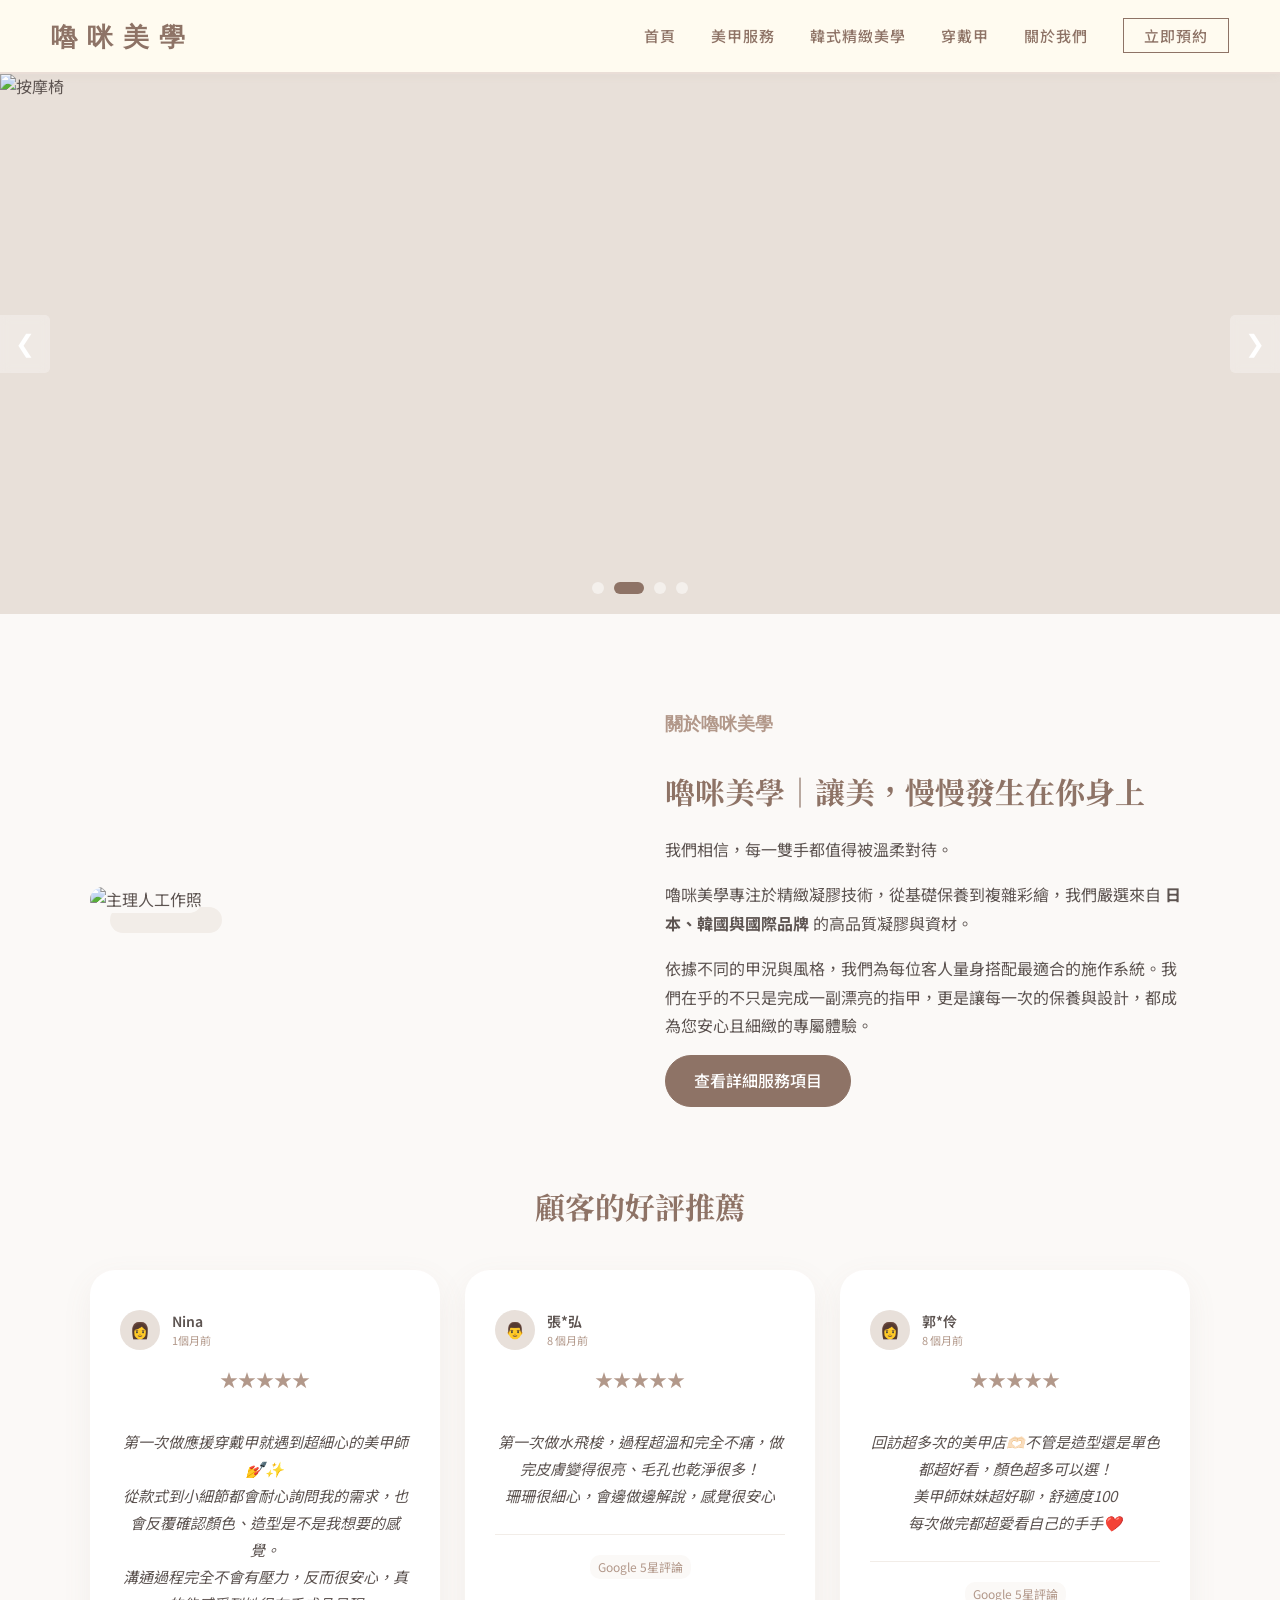
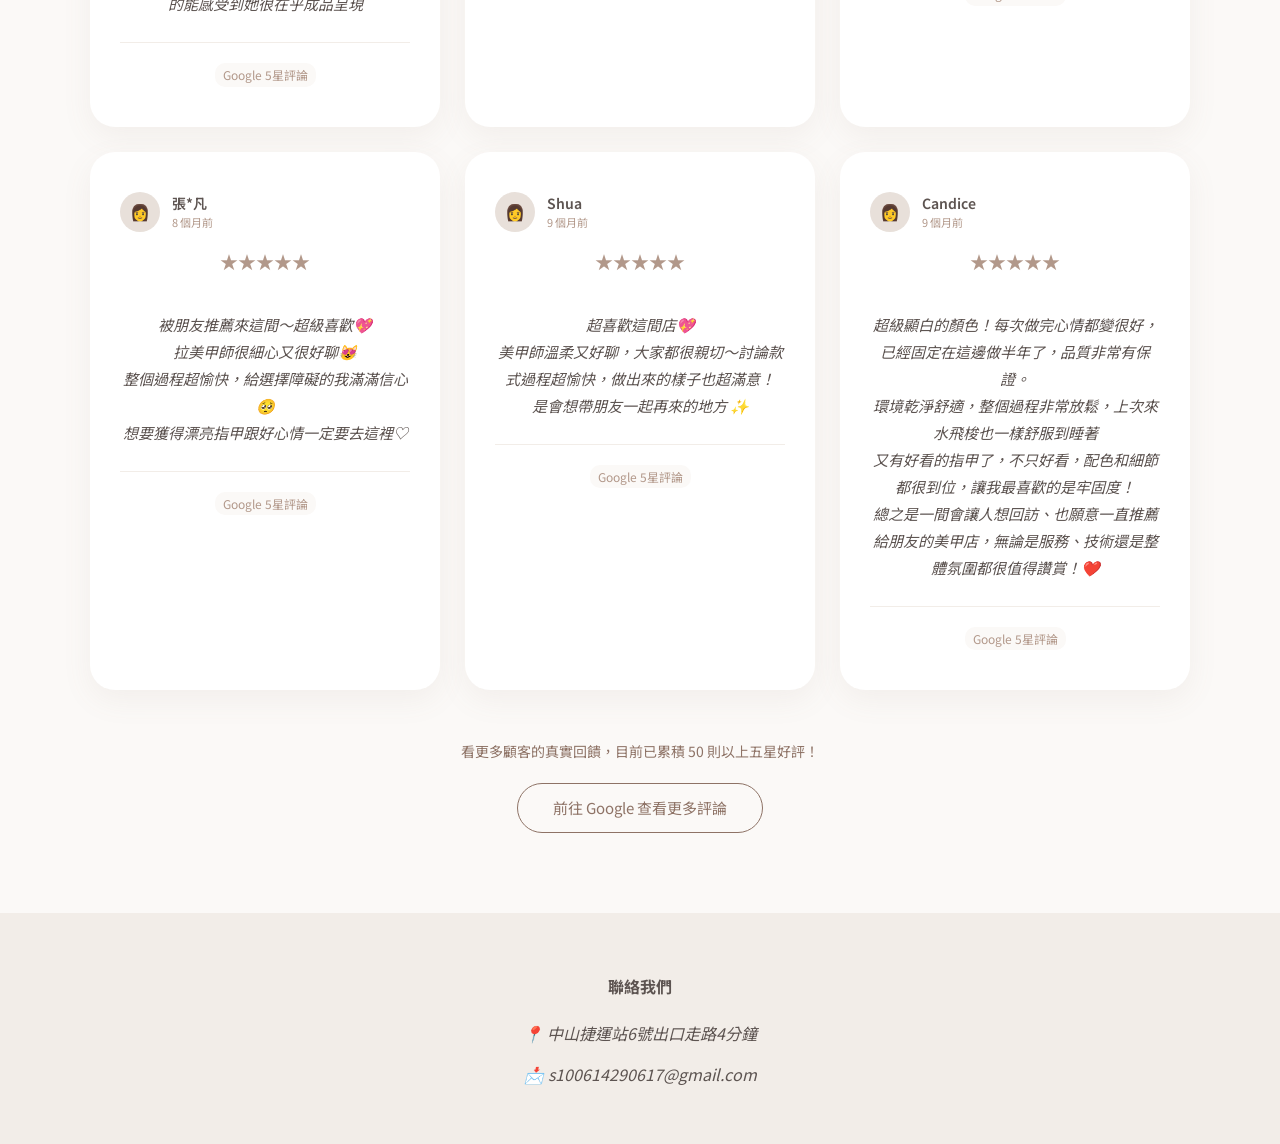
==== index.html @ f39c7d0f "Add files via upload" ====
<!-- 首頁 -->
<!DOCTYPE html>
<html>
<head>
<meta charset="UTF-8">
<meta name="viewport" content="width=device-width, initial-scale=1.0"> 
<link rel="stylesheet" href="CSS/index.css">
<title>嚕咪美學 Lumi Beauty｜中山美甲・韓式水飛梭・小臉拉提・穿戴甲</title>
<script src="JS/index.js"></script>
</head>
<body>
	<!-- 選單位置 -->
 	<nav class="navbar">
	    <div class="nav-container">
	        <a href="index.html" class="logo">嚕 咪 美 學</a>
			
			<!-- 手機/小螢幕版的"漢堡選單按鈕" -->
	        <button class="menu-toggle" id="mobile-menu">
	            <span class="bar"></span>	<!-- 漢堡的一條線 -->
	            <span class="bar"></span>
	            <span class="bar"></span>
	        </button>
	        
	        <ul class="nav-links" id="nav-links">
	            <li><a href="index.html">首頁</a></li>
	            <li><a href="Manicure.html">美甲服務</a></li>
	            <li><a href="HydraFacial.html">韓式精緻美學</a></li>
	            <li><a href="press_nails.html">穿戴甲</a></li>
	            <li><a href="#">關於我們</a></li>
	            <li><a href="reserve.html" class="nav-cta">立即預約</a></li>
	        </ul>
    	</div>
	</nav>
	<!-- 圖片跑馬燈 -->
	<div >
        <div class="hero-carousel">
		    <div class="hero-track">
		        <div class="hero-slide active"><img src="img/Work_Environment/客廳.jpg" alt="舒服等候區"></div>
		        <div class="hero-slide"><img src="img/Work_Environment/按摩椅.jpg" alt="按摩椅"></div>
		        <div class="hero-slide"><img src="img/Work_Environment/足部區.jpg" alt="足部區"></div>
		        <div class="hero-slide"><img src="img/Work_Environment/色卡_1.JPEG" alt="色卡"></div>
		    </div>
		    
		    <button class="hero-prev">&#10094;</button>
		    <button class="hero-next">&#10095;</button>
		    
		    <!-- 跑馬燈下方圓點 -->
		    <div class="hero-dots">
		        <span class="dot active"></span>
		        <span class="dot"></span>
		        <span class="dot"></span>
		        <span class="dot"></span>
		    </div>
		</div>

		<!-- 關於我們 -->
		<section class="about-section">
		    <div class="about-container">
		        <div class="about-image">
		            <img src="img/Work_Environment/美甲師.jpg" alt="主理人工作照">
		        </div>
		        <div class="about-content">
		            <h2 class="section-subtitle">關於嚕咪美學</h2>
		            <h3 class="section-title">嚕咪美學｜讓美，慢慢發生在你身上</h3>
		            <div class="philosophy-text">
		                <p>我們相信，每一雙手都值得被溫柔對待。</p>
		                <p>
		                    嚕咪美學專注於精緻凝膠技術，從基礎保養到複雜彩繪，我們嚴選來自 <strong>日本、韓國與國際品牌</strong> 的高品質凝膠與資材。
		                </p>
		                <p>
		                    依據不同的甲況與風格，我們為每位客人量身搭配最適合的施作系統。我們在乎的不只是完成一副漂亮的指甲，更是讓每一次的保養與設計，都成為您安心且細緻的專屬體驗。
		                </p>
		            </div>
		            <a href="Manicure_service.html" class="about-btn">查看詳細服務項目</a>
		        </div>
		    </div>
		</section>
		
		<!-- 顧客的好評推薦 -->
		<section class="testimonials-section">
    <div class="container">
        <h2 class="section-title">顧客的好評推薦</h2>
        
        <div class="testimonial-grid">
            <div class="testimonial-card">
                <div class="client-header">
                    <div class="client-avatar">👩</div>
                    <div class="client-meta">
                        <span class="client-name">Nina</span>
	                	<span class="review-date">1個月前</span>
                    </div>
                </div>
                <div class="stars">★★★★★</div>
                <p class="review-text">
	                第一次做應援穿戴甲就遇到超細心的美甲師 💅✨<br>
					從款式到小細節都會耐心詢問我的需求，也會反覆確認顏色、造型是不是我想要的感覺。<br>
					溝通過程完全不會有壓力，反而很安心，真的能感受到她很在乎成品呈現
				</p>
                <div class="client-info">
                    <span class="verified-tag">Google 5星評論</span>
                </div>
            </div>

            <div class="testimonial-card">
                <div class="client-header">
                    <div class="client-avatar">👨</div>
                    <div class="client-meta">
                        <span class="client-name">張*弘</span>
                        <span class="review-date">8 個月前</span>
                    </div>
                </div>
                <div class="stars">★★★★★</div>
                <p class="review-text">
                	第一次做水飛梭，過程超溫和完全不痛，做完皮膚變得很亮、毛孔也乾淨很多！<br>
                	珊珊很細心，會邊做邊解說，感覺很安心
                </p>
                <div class="client-info">
                    <span class="verified-tag">Google 5星評論</span>
                </div>
            </div>

            <div class="testimonial-card">
                <div class="client-header">
                    <div class="client-avatar">👩</div>
                    <div class="client-meta">
                        <span class="client-name">郭*伶</span>
                        <span class="review-date">8 個月前</span>
                    </div>
                </div>
                <div class="stars">★★★★★</div>
                <p class="review-text">
                    回訪超多次的美甲店🫶🏻不管是造型還是單色都超好看，顏色超多可以選！<br>
                    美甲師妹妹超好聊，舒適度100<br>
					每次做完都超愛看自己的手手❤️
                </p>
                <div class="client-info">
                    <span class="verified-tag">Google 5星評論</span>
                </div>
            </div>

            <div class="testimonial-card">
                <div class="client-header">
                    <div class="client-avatar">👩</div>
                    <div class="client-meta">
                        <span class="client-name">張*凡</span>
                        <span class="review-date">8 個月前</span>
                    </div>
                </div>
                <div class="stars">★★★★★</div>
                <p class="review-text">
                	被朋友推薦來這間～超級喜歡💖<br>
                	拉美甲師很細心又很好聊😻<br>
                	整個過程超愉快，給選擇障礙的我滿滿信心🥺<br>
                	想要獲得漂亮指甲跟好心情一定要去這裡♡
                </p>
                <div class="client-info">
                    <span class="verified-tag">Google 5星評論</span>
                </div>
            </div>

            <div class="testimonial-card">
                <div class="client-header">
                    <div class="client-avatar">👩</div>
                    <div class="client-meta">
                        <span class="client-name">Shua</span>
                        <span class="review-date">9 個月前</span>
                    </div>
                </div>
                <div class="stars">★★★★★</div>
                <p class="review-text">
                	超喜歡這間店💖 <br>
                	美甲師溫柔又好聊，大家都很親切～討論款式過程超愉快，做出來的樣子也超滿意！<br>
                	是會想帶朋友一起再來的地方 ✨
                </p>
                <div class="client-info">
                    <span class="verified-tag">Google 5星評論</span>
                </div>
            </div>

            <div class="testimonial-card">
                <div class="client-header">
                    <div class="client-avatar">👩</div>
                    <div class="client-meta">
                        <span class="client-name">Candice</span>
                        <span class="review-date">9 個月前</span>
                    </div>
                </div>
                <div class="stars">★★★★★</div>
                <p class="review-text">
                	超級顯白的顏色！每次做完心情都變很好，已經固定在這邊做半年了，品質非常有保證。<br>
                	環境乾淨舒適，整個過程非常放鬆，上次來水飛梭也一樣舒服到睡著<br>
                	又有好看的指甲了，不只好看，配色和細節都很到位，讓我最喜歡的是牢固度！<br>
                	總之是一間會讓人想回訪、也願意一直推薦給朋友的美甲店，無論是服務、技術還是整體氛圍都很值得讚賞！❤️
                </p>
                <div class="client-info">
                    <span class="verified-tag">Google 5星評論</span>
                </div>
            </div>
            
        </div>

        <div class="google-link-wrapper">
            <p>看更多顧客的真實回饋，目前已累積 50 則以上五星好評！</p>
            <a href="#" target="_blank" class="google-review-btn">
                前往 Google 查看更多評論
            </a>
        </div>
    </div>
</section>
    </div>
	
	<footer class="footer">
	  <div class="footer-contact">
	    <h4>聯絡我們</h4>
	    
	    <address>
	      <p>
	        <span class="icon">📍</span> 
	        中山捷運站6號出口走路4分鐘
	      </p>
	      
	      <p>
	        <span class="icon">📩</span> 
	        s100614290617@gmail.com
	      </p>
	    </address>
	  </div>
	</footer>

</body>

</html>
---- CSS/index.css ----
@charset "UTF-8";

/* --- 1. 引入字體 --- */
@import url('https://fonts.googleapis.com/css2?family=Noto+Serif+TC:wght@400;700&family=Noto+Sans+TC:wght@300;400;500&family=Playfair+Display:wght@700&display=swap');

/* --- 2. 核心色調與變數 --- */
:root {
    --primary-color: #8E7366;		/* 標題、重點按鈕、邊框 */
    --accent-color: #B298DC;		/* 提示、連結 Hover、強調小圖示 */
    --text-dark: #5D5451;			/* 一般內文、副標題 */
    --bg-main: #F2EDE8;				/* 網站大背景、區塊間隔 */
    --bg-card: #FBF9F7;				/* 卡片容器、導覽列背景 */
    --white: #FFFFFF;				
}

/* --- 3. 基礎設定 --- */
body {
    background-color: var(--bg-main);
    color: var(--text-dark);
    font-family: 'Noto Sans TC', "Microsoft JhengHei", sans-serif;	/* 字體設定 */
    line-height: 1.6;	/* 設定行高為字體大小的 1.6 倍 */
    margin: 0;
    padding: 0;
    overflow-x: hidden; /* 禁止水平捲軸出現 */
}

/* --- 選單位置 --- */
/* 上面橫條設定：負責背景與定位*/
.navbar {
    background: #FFFBF0;
    padding: 15px 0;
    position: sticky;		/* 搭配top:0 黏在畫面最上方 */
    top: 0;
    z-index: 1000;			/* 層級管理 */
    border-bottom: 2px solid #EADED7; 	/* 底線 */
    box-shadow: 0 2px 10px rgba(142, 115, 102, 0.05);	/* 輕微陰影 */
    width: 100%;			/* 全寬 */
}

/* 上面橫條設定：內容對齊與寬度限制 */
.nav-container {
    width: 92%;
    max-width: 1400px;
    margin: 0 auto;		/* 水平置中 */ 
    display: flex;
    justify-content: space-between; /* 左右兩端對齊，Logo 在左，選單 / 按鈕在右 */
    align-items: center;		/* 垂直置中對齊 */
}

/* Logo 樣式：鎖定型態 嚕咪美學 */
.logo {
    text-decoration: none;
    font-family: 'Playfair Display', serif;
    font-size: 26px;
    letter-spacing: 2px;
    color: #8E7366;
    font-weight: 700;
    flex-shrink: 0;      /* 禁止被擠壓 */
    white-space: nowrap; /* 禁止換行 */
}

/* 漢堡按鈕：預設隱藏 */
.menu-toggle {
    display: none;		/* 初始不顯示 */
    flex-direction: column;		/* 讓內部的 <span class="bar"> 垂直排列 */
    justify-content: space-between;	/* 上中下三條線平均分布在按鈕高度內 */
    height: 18px;
    width: 25px;
    cursor: pointer;		/* 滑鼠移到按鈕時變手指圖示 */
    background: none;
    border: none;
    padding: 0;			/* 去掉內邊距 */
    z-index: 1100;
}

/* 漢堡選單按鈕內的三條線 */
.menu-toggle .bar {
    height: 3px;				/* 每條線的高度 3px */
    width: 100%;
    background-color: #8E7366;
    border-radius: 10px;		/* 線條兩端圓角 */
    transition: all 0.3s ease;	/* 過渡效果 → 點擊時可以平滑動畫  搭配 JS 做漢堡 → 「X」動畫時，看起來自然流暢 */
}

/* 電腦版選單 */
.nav-links {
    display: flex;		/* 將 <ul> 變成 Flex 容器 */
    list-style: none;	/* 移除 <ul> 預設的圓點（bullet） */
    margin: 0;			/* 移除預設的外距與內距 */
    padding: 0;
    align-items: center;/* Flex 容器垂直置中 <li> */
}

/* 控制選單項目之間的水平間距 */
.nav-links li {
    margin-left: 35px;
}

/* 選單連結樣式設定 */ 
.nav-links a {
    text-decoration: none;	/* 移除 <a> 的預設底線 */
    color: #8E7366;
    font-size: 15px;
    font-weight: 500;
    letter-spacing: 1px;	/* 字母間距 1px */
    position: relative;
    padding-bottom: 5px;	/* 下方留 5px 空間 */
    transition: color 0.3s ease;	/* 文字顏色改變時有漸變效果 */
}

/* 初始底線樣式（高度、顏色、寬度 0、定位） */ 
.nav-links a::after {
    content: '';			/* 這裡是空內容，只用來顯示「線條」 */
    position: absolute;		/* 絕對定位 */
    width: 0;
    height: 1px;			/* 底線厚度 1px */
    bottom: 0;				/* 底線放在文字底部 */
    left: 50%;
    background-color: #8E7366;
    transition: 0.3s ease;	/* 寬度變化或顏色變化有過渡效果 */
    transform: translateX(-50%);	/* 將底線從左邊偏移修正到真正居中 */
}

/* 滑鼠 hover 動態展開底線 */
.nav-links a:hover::after {
    width: 100%;
}

/* 立即預約按鈕 */
.nav-cta {
    border: 1px solid #8E7366;
    padding: 6px 20px !important;	/* 上下內距 6px，左右 20px → 按鈕長條形 */
    border-radius: 0px;				/* 按鈕沒有圓角 */
    font-size: 14px;
}

.nav-cta:hover {
    background-color: #8E7366;	/* 滑鼠 hover 時按鈕背景變成奶茶棕色 */
    color: #FFF !important;		/* 強制覆蓋其他文字顏色設定 */
}


/* --------------------------------------------------- */


/* --- 圖片跑馬燈 --- */
.hero-carousel {
    position: relative;	/* 對輪播區塊使用 relative 定位 */
    width: 100%;
    height: 60vh; 		/* 在電腦端佔螢幕高度的 60% vh：自動隨螢幕大小調整 */
    min-height: 300px;
    overflow: hidden;	/* 超出容器的內容會被裁切 */ 
    background-color: #E8E0D9; /* 載入前的緩衝色 */
}

/* 輪播（Hero Carousel）內部的「滑動軌道」容器 */
.hero-track {
    width: 100%;
    height: 100%;
    position: relative;
}

/* 輪播（Hero Carousel）中的單一幻燈片 */
.hero-slide {
    position: absolute;	/* 幻燈片採 絕對定位 */
    top: 0;
    left: 0;
    width: 100%;
    height: 100%;
    opacity: 0;
    transition: opacity 0.8s ease-in-out; /* 淡入淡出效果 ease-in-out → 先慢後快再慢，動畫自然 */
    z-index: 1;	/* 控制幻燈片疊放順序 */
}

/* 控制哪一張幻燈片當前顯示 */
.hero-slide.active {
    opacity: 1;	/* 該幻燈片顯示出來 */
    z-index: 2;	/* 該幻燈片放在疊層的最上層 */
}

/* 完整填滿幻燈片區塊，保持比例且不變形 */
.hero-slide img {
    width: 100%;
    height: 100%;
    object-fit: cover; /* 保持圖片比例不變形 */
}

/* 左右箭頭 */
.hero-prev, .hero-next {
    /* 定位與位置 */ 
    position: absolute;
    top: 50%;
    transform: translateY(-50%);
    
    /* 外觀樣式 */
    background: rgba(255, 255, 255, 0.3);
    border: none;	/* 無外框 */
    color: white;
    font-size: 24px;
    padding: 15px;		/* 按鈕範圍大，方便點擊 */
    cursor: pointer;	/* 滑鼠變手指，提示可點擊 */
    
    /* 層級與圓角 */
    z-index: 10;
    border-radius: 0 5px 5px 0;	/* 按鈕右側圓角 */
    
    /* 玻璃質感效果 */
    backdrop-filter: blur(5px);	/* 毛玻璃效果 → 背景模糊 */
}

.hero-next {
    right: 0;
    border-radius: 5px 0 0 5px;	
}

.hero-prev:hover, .hero-next:hover {
    background: rgba(142, 115, 102, 0.6);	/* 當滑鼠移到左右箭頭按鈕時，背景顏色變成 半透明奶茶棕色 */
}

/* Hero Carousel 的底部輪播指示點 */
.hero-dots {
    position: absolute;
    bottom: 20px;
    left: 50%;
    transform: translateX(-50%);	/* 將自身寬度的一半向左移動 */
    z-index: 10;
    display: flex;
    gap: 10px;
}

/* Hero Carousel 底部輪播圓點 */
.dot {
    width: 12px;
    height: 12px;
    background: rgba(255, 255, 255, 0.5);
    border-radius: 50%;
    cursor: pointer;	/* 當滑鼠移到該元素上時，指標會變成 手型 */
}

/* Hero Carousel 底部輪播圓點變長 */
.dot.active {
    background: #8E7366;
    width: 30px; /* 拉長效果，更有現代感 */
    border-radius: 10px;
}

/* --------------------------------------------------- */


/* ---  關於我們  --- */ 
/* 區塊樣式 */
.about-section {
    padding-top: 80px;
    padding-bottom: 30px; /* 將原本可能的 80px 或 100px 調小 */
    background-color: #FBF9F7; /* 淺米色背景 */
}

/* 區塊樣式內部容器 */
.about-container {
    width: 90%;
    max-width: 1100px;
    margin: 0 auto;
    display: flex;
    align-items: center;	/* 垂直置中每個子元素 */
    gap: 50px;				/* 子元素之間水平間距 50px */
    flex-wrap: wrap; 		/* 手機版自動換行 */
}

/* 控制圖片區塊彈性大小與最小寬度 */
.about-image {
    flex: 1;
    min-width: 300px;
}

/* 圖片自適應、圓角、帶裝飾性陰影 */
.about-image img {
    width: 100%;
    border-radius: 20px;
    box-shadow: 20px 20px 0px #F2EDE8; /* 裝飾性陰影 */
}

/* 控制文字區塊彈性大小與最小寬度 */
.about-content {
    flex: 1;
    min-width: 300px;
}

/* 控制關於嚕咪美學 */
.section-subtitle {
    font-family: 'Playfair Display', serif;
    color: #B2988A;
    font-size: 18px;
    margin-bottom: 10px;
}

/* 控制 嚕咪美學｜讓美，慢慢發生在你身上 */
.section-title {
    color: #8E7366;
    font-family: 'Noto Serif TC', serif;
    font-size: 30px;
    margin-bottom: 20px;
}

/* 文字內容 */
.about-content p {
    color: #5D5451;
    margin-bottom: 15px;
    line-height: 1.8;	/* 1.8行句 */ 
    /* 如果您希望文字本身也置中，可以取消下方註解 */
    /* text-align: center; */
}

.about-btn {
    /* 1. 基礎設定：消除預設樣式 */
    text-decoration: none; /* 移除底線 */
    display: inline-block; /* 讓按鈕可以設定寬高內距 */
    
    /* 2. 顏色設定：點過與否都一樣 */
    color: var(--white);           /* 文字白色 */
    background-color: var(--primary-color); /* 背景用你設定的棕色 */
    
    /* 3. 按鈕造型 */
    padding: 12px 28px;
    border-radius: 50px;           /* 圓角膠囊造型 */
    font-weight: 500;
    transition: all 0.3s ease;     /* 讓變化變順滑 */
    border: 1px solid var(--primary-color);
}

/* 4. 強制處理「點過後」的狀態，維持原色 */
.about-btn:visited {
    color: var(--white);
}

/* 5. 滑鼠移上去的互動效果 (Hover) */
.about-btn:hover {
    background-color: transparent; /* 背景變透明 */
    color: var(--primary-color);   /* 文字變棕色 */
    box-shadow: 0 4px 12px rgba(142, 115, 102, 0.2);
}

/* --------------------------------------------------- */


/* --- 好評區塊主容器 --- */

.testimonials-section {
    padding-top: 20px;    /* 將頂部內距調小 */
    padding-bottom: 80px;
    background-color: #FBF9F7; /* 極淺奶茶色 */
    text-align: center;
}

.testimonial-grid {
	display: flex;          /* 改用 flex 佈局 */
    flex-wrap: wrap;        /* 允許換行 */
    justify-content: center; /* 重點：讓第二排的卡片自動居中 */
    gap: 25px;              /* 卡片之間的間距 */
    margin: 40px auto;
    max-width: 1400px;      /* 稍微加寬，確保 4 個卡片排得下 */
    padding: 0 20px;
}

/* 好評卡片設計 */
.testimonial-card {
	/* 這裡計算寬度：(100% / 4) - 扣除間距 */
    width: calc(25% - 20px); 
    min-width: 280px;       /* 確保在小螢幕時不會縮得太小 */
    background: #ffffff;
    padding: 40px 30px;
    border-radius: 25px;
    box-shadow: 0 10px 30px rgba(142, 115, 102, 0.08);
    transition: 0.3s ease;
    display: flex;
    flex-direction: column;
}

.testimonial-card:hover {
    transform: translateY(-10px); /* 滑鼠懸停微浮起 */
}

.stars {
    color: #B2988A; /* 暖褐色星星 */
    font-size: 18px;
    margin-bottom: 20px;
}

.review-text {
    color: #5D5451;
    line-height: 1.8;
    font-size: 15px;
    margin-bottom: 25px;
    font-style: italic;
}

.client-info {
    border-top: 1px solid #F2EDE8;
    padding-top: 15px;
}

.client-name {
    display: block;
    color: #8E7366;
    font-weight: bold;
    font-size: 14px;
}

.verified-tag {
    font-size: 12px;
    color: #B2988A;
    background: #FBF9F7;
    padding: 2px 8px;
    border-radius: 10px;
    margin-top: 5px;
    display: inline-block;
}

/* Google 連結按鈕區區 */
.google-link-wrapper {
    margin-top: 50px;
}

.google-link-wrapper p {
    color: #8E7366;
    font-size: 14px;
    margin-bottom: 20px;
}

.google-review-btn {
    display: inline-block;
    padding: 12px 35px;
    border: 1px solid #8E7366;
    color: #8E7366;
    text-decoration: none;
    border-radius: 50px;
    transition: 0.3s;
    font-size: 15px;
}

.google-review-btn:hover {
    background-color: #8E7366;
    color: #ffffff;
}

/* 卡片頂部資訊列 */
.client-header {
    display: flex;
    align-items: center;
    gap: 12px;
    margin-bottom: 15px;
    text-align: left;
}

/* 圓形頭像 (文字佔位符) */
.client-avatar {
    width: 40px;
    height: 40px;
    background-color: #E8E0DA; /* 奶茶色調 */
    color: #8E7366;
    border-radius: 50%;
    display: flex;
    align-items: center;
    justify-content: center;
    font-weight: bold;
    font-size: 16px;
    flex-shrink: 0;
}

.client-meta {
    display: flex;
    flex-direction: column;
}

.client-name {
    color: #5D5451;
    font-weight: 600;
    font-size: 14px;
}

.review-date {
    font-size: 11px;
    color: #B2988A;
}



/* --------------------------------------------------- */

/* --- 底下聯絡資訊 --- */ 
.footer {
    background-color: var(--footer-bg);
    padding: 40px 20px;
    text-align: center;
}

/* --------------------------------------------------- */
/* --- 手機板設定 --- */

/* 漢堡按鈕轉 X 動畫 */
.menu-toggle.is-active .bar:nth-child(1) {
    transform: translateY(7.5px) rotate(45deg);
}
.menu-toggle.is-active .bar:nth-child(2) {
    opacity: 0;
}
.menu-toggle.is-active .bar:nth-child(3) {
    transform: translateY(-7.5px) rotate(-45deg);
}
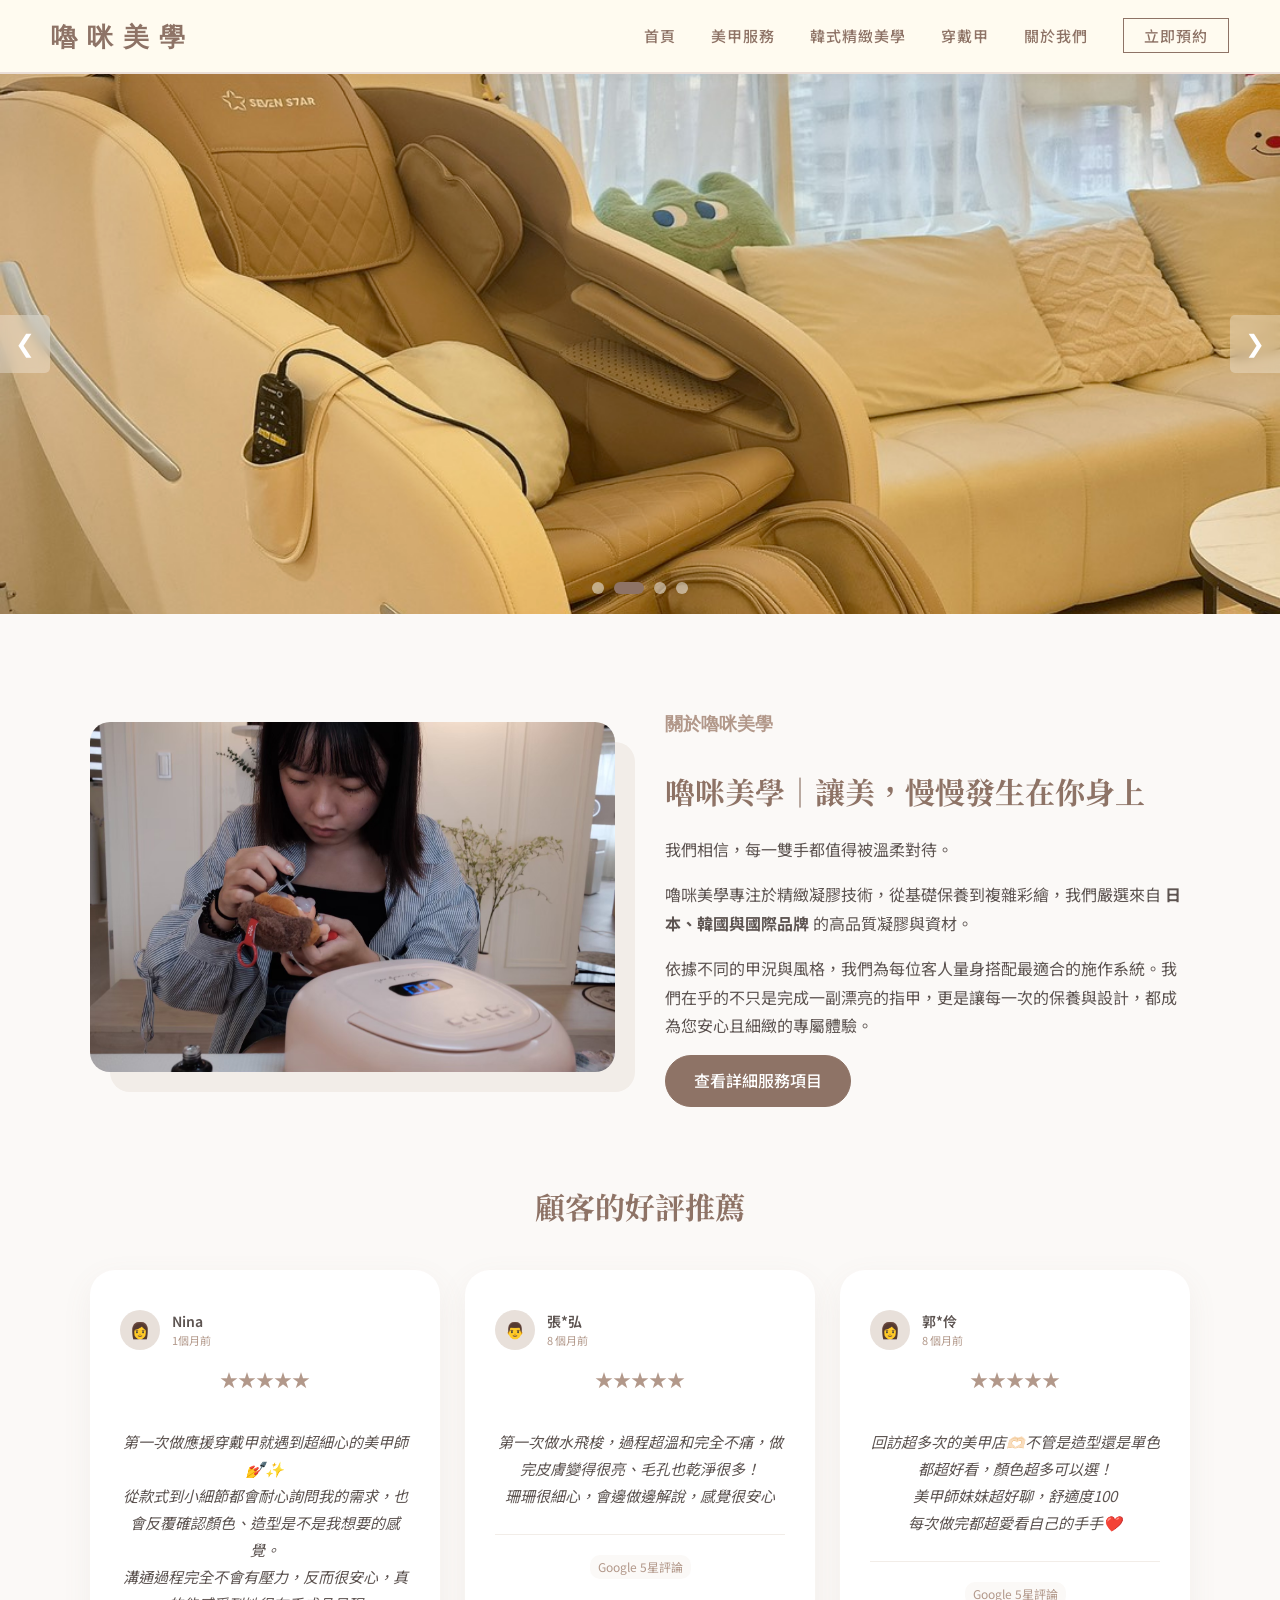
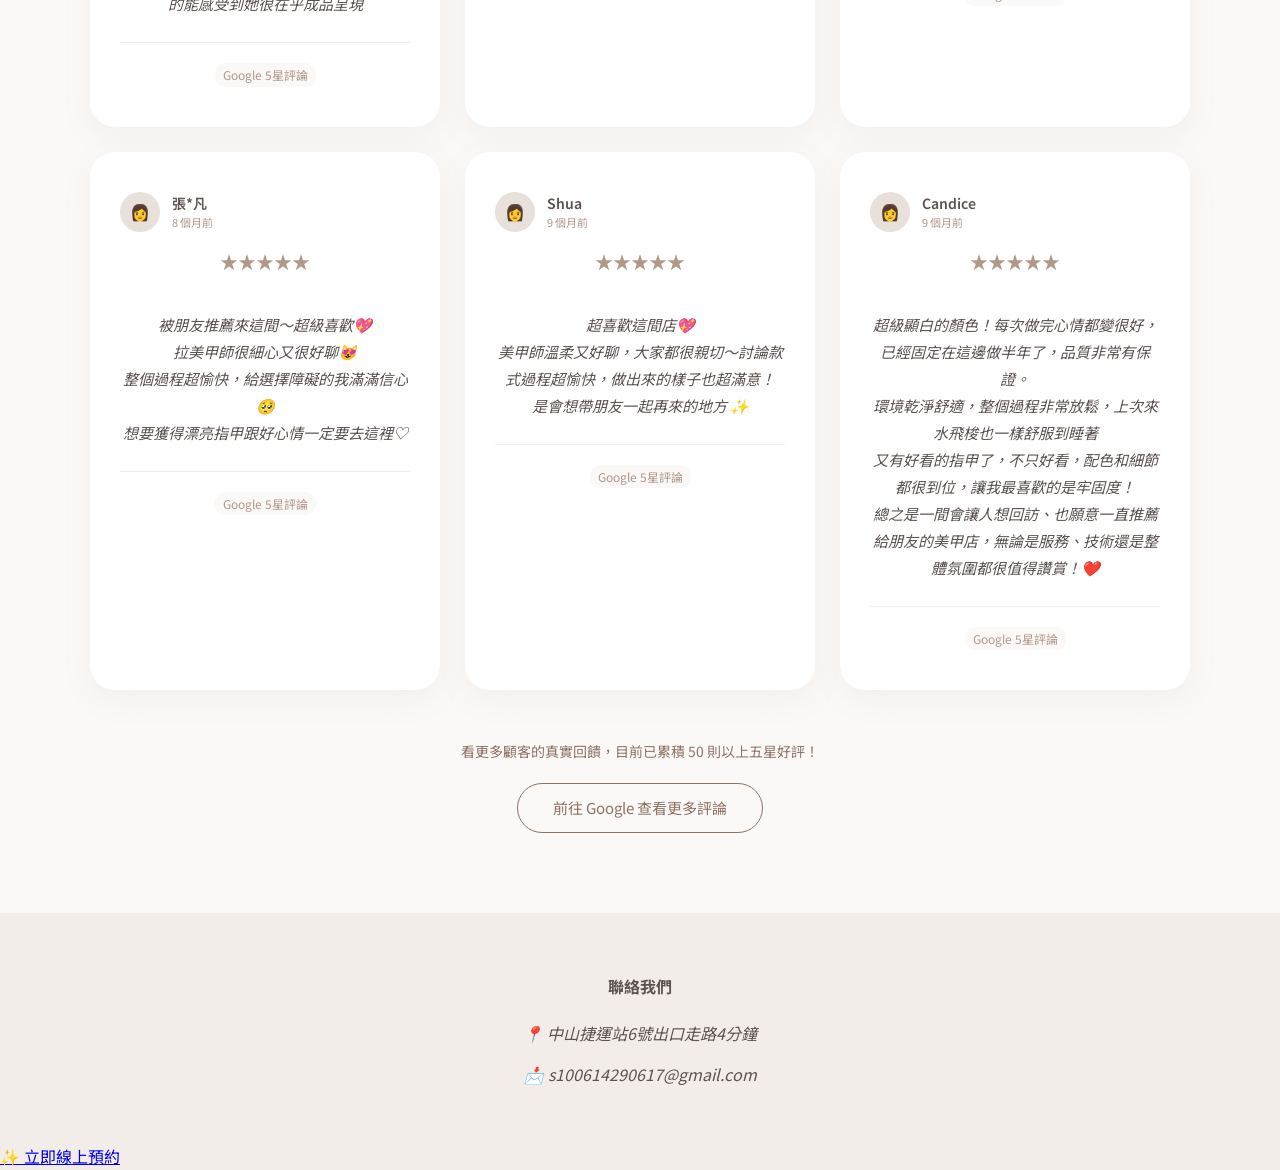
==== commit 70673091: "更新所有資訊" ====
--- a/index.html
+++ b/index.html
@@ -26,7 +26,7 @@
 	            <li><a href="Manicure.html">美甲服務</a></li>
 	            <li><a href="HydraFacial.html">韓式精緻美學</a></li>
 	            <li><a href="press_nails.html">穿戴甲</a></li>
-	            <li><a href="#">關於我們</a></li>
+	            <li><a href="about.html">關於我們</a></li>
 	            <li><a href="reserve.html" class="nav-cta">立即預約</a></li>
 	        </ul>
     	</div>
@@ -71,7 +71,7 @@
 		                    依據不同的甲況與風格，我們為每位客人量身搭配最適合的施作系統。我們在乎的不只是完成一副漂亮的指甲，更是讓每一次的保養與設計，都成為您安心且細緻的專屬體驗。
 		                </p>
 		            </div>
-		            <a href="Manicure_service.html" class="about-btn">查看詳細服務項目</a>
+		            <a href="Manicure.html" class="about-btn">查看詳細服務項目</a>
 		        </div>
 		    </div>
 		</section>
@@ -226,6 +226,10 @@
 	    </address>
 	  </div>
 	</footer>
+	
+	<div class="mobile-sticky-cta">
+	    <a href="reserve.html" class="sticky-cta-btn">✨ 立即線上預約</a>
+	</div>
 
 </body>
 
